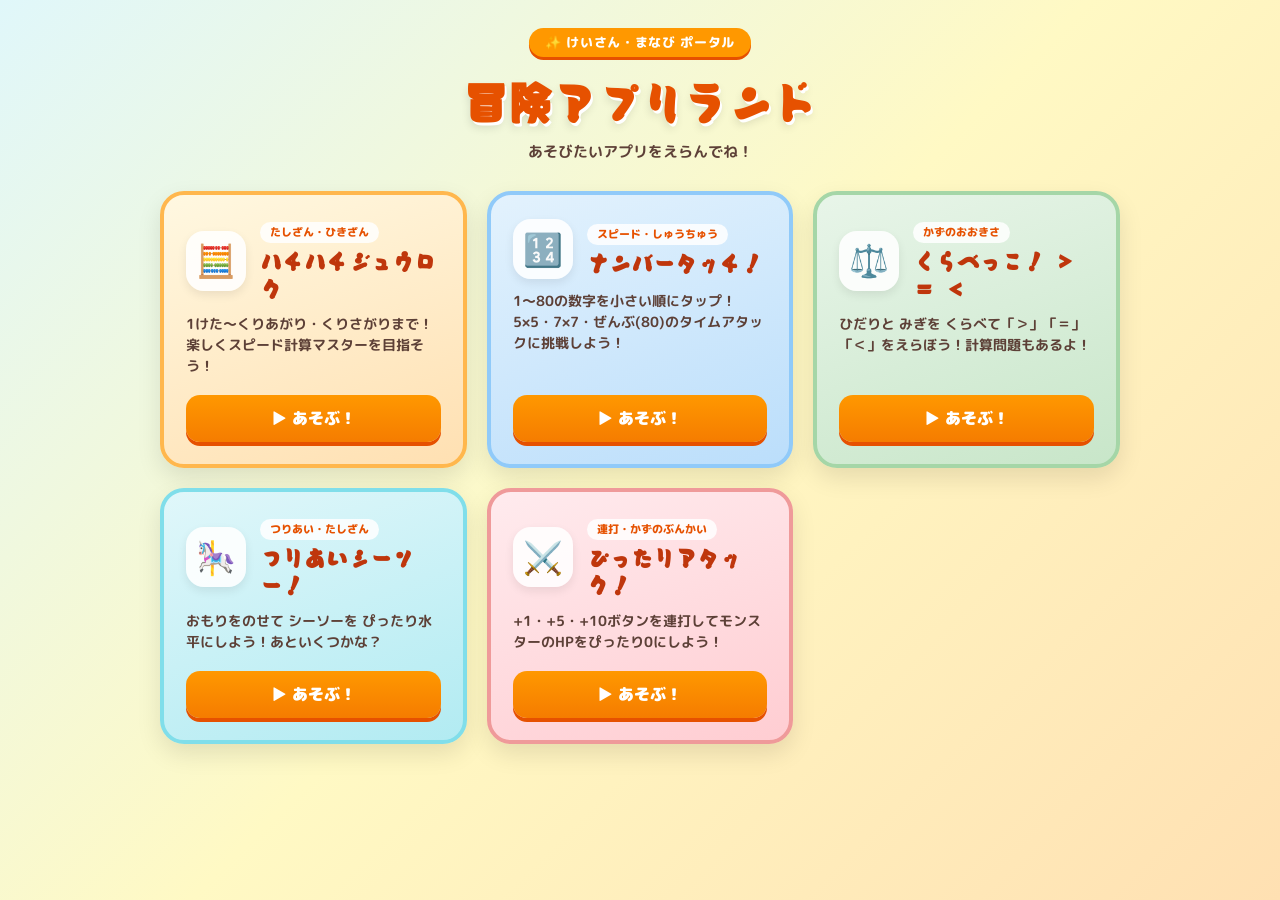
==== index.html @ b70c40d7 "feat: 連打バトルゲーム「ぴったりアタック！」を追加" ====
<!DOCTYPE html>
<html lang="ja">

<head>
  <meta charset="UTF-8">
  <meta name="viewport" content="width=device-width, initial-scale=1.0">
  <title>けいさんアドベンチャー | 学習アプリポータル</title>
  <meta name="description" content="たのしく学べる学習アプリポータル！ハチハチジュウロクなどいろいろなアプリであそぼう！">

  <link rel="preconnect" href="https://fonts.googleapis.com">
  <link rel="preconnect" href="https://fonts.gstatic.com" crossorigin>
  <link
    href="https://fonts.googleapis.com/css2?family=Potta+One&family=Zen+Maru+Gothic:wght@700;900&family=M+PLUS+Rounded+1c:wght@400;700;800;900&display=swap"
    rel="stylesheet">

  <style>
    * {
      box-sizing: border-box;
      margin: 0;
      padding: 0;
    }

    body {
      font-family: 'M PLUS Rounded 1c', 'Zen Maru Gothic', sans-serif;
      min-height: 100vh;
      background: linear-gradient(135deg, #e0f7fa 0%, #fff9c4 50%, #ffe0b2 100%);
      color: #2d3436;
      display: flex;
      flex-direction: column;
      align-items: center;
      padding: 28px 18px 48px;
    }

    .portal-header {
      text-align: center;
      margin-bottom: 28px;
      max-width: 820px;
      width: 100%;
    }

    .portal-badge {
      display: inline-block;
      background: #ff9800;
      color: #fff;
      font-weight: 800;
      font-size: 13px;
      padding: 5px 16px;
      border-radius: 999px;
      box-shadow: 0 3px 0 #e65100;
      margin-bottom: 12px;
      letter-spacing: 0.05em;
    }

    .portal-title {
      font-family: 'Potta One', 'Zen Maru Gothic', sans-serif;
      font-size: clamp(28px, 5vw, 44px);
      color: #e65100;
      text-shadow: 2px 3px 0 #fff, 0 5px 10px rgba(0, 0, 0, 0.12);
      margin-bottom: 8px;
    }

    .portal-sub {
      font-size: 15px;
      font-weight: 700;
      color: #5d4037;
    }

    .status-pill {
      display: inline-flex;
      align-items: center;
      gap: 14px;
      background: rgba(255, 255, 255, 0.9);
      border: 2px solid #ffe082;
      border-radius: 999px;
      padding: 8px 20px;
      margin-top: 14px;
      font-size: 14px;
      font-weight: 800;
      color: #4e342e;
      box-shadow: 0 4px 10px rgba(0, 0, 0, 0.06);
    }

    .app-grid {
      display: grid;
      grid-template-columns: repeat(auto-fit, minmax(270px, 1fr));
      gap: 20px;
      max-width: 960px;
      width: 100%;
    }

    .app-card {
      position: relative;
      background: #fff;
      border-radius: 24px;
      padding: 24px 22px 22px;
      text-decoration: none;
      color: inherit;
      display: flex;
      flex-direction: column;
      justify-content: space-between;
      border: 4px solid #fff;
      box-shadow: 0 10px 24px rgba(0, 0, 0, 0.1);
      transition: transform 0.16s ease, box-shadow 0.16s ease;
      overflow: hidden;
    }

    .app-card.ready:hover {
      transform: translateY(-5px);
      box-shadow: 0 16px 32px rgba(0, 0, 0, 0.15);
    }

    .app-card.ready:active {
      transform: translateY(0);
    }

    .app-card.theme-orange {
      background: linear-gradient(160deg, #fff8e1 0%, #ffe0b2 100%);
      border-color: #ffb74d;
    }

    .app-card.theme-blue {
      background: linear-gradient(160deg, #e3f2fd 0%, #bbdefb 100%);
      border-color: #90caf9;
    }

    .app-card.theme-green {
      background: linear-gradient(160deg, #e8f5e9 0%, #c8e6c9 100%);
      border-color: #a5d6a7;
    }
    .app-card.theme-cyan {
      background: linear-gradient(160deg, #e0f7fa 0%, #b2ebf2 100%);
      border-color: #80deea;
    }
    .app-card.theme-red {
      background: linear-gradient(160deg, #ffebee 0%, #ffcdd2 100%);
      border-color: #ef9a9a;
    }

    .app-card.coming-soon {
      opacity: 0.72;
      cursor: default;
      border-style: dashed;
    }

    .card-top {
      display: flex;
      align-items: center;
      gap: 14px;
      margin-bottom: 12px;
    }

    .card-icon {
      width: 60px;
      height: 60px;
      border-radius: 18px;
      background: rgba(255, 255, 255, 0.88);
      display: flex;
      align-items: center;
      justify-content: center;
      font-size: 32px;
      box-shadow: 0 4px 10px rgba(0, 0, 0, 0.08);
      flex-shrink: 0;
    }

    .card-tag {
      display: inline-block;
      font-size: 11px;
      font-weight: 800;
      padding: 2px 10px;
      border-radius: 999px;
      background: rgba(255, 255, 255, 0.85);
      color: #e65100;
      margin-bottom: 4px;
    }

    .card-title {
      font-family: 'Potta One', 'Zen Maru Gothic', sans-serif;
      font-size: 22px;
      color: #bf360c;
      line-height: 1.25;
    }

    .coming-soon .card-title {
      color: #455a64;
    }

    .coming-soon .card-tag {
      color: #546e7a;
    }

    .card-desc {
      font-size: 13.5px;
      font-weight: 700;
      color: #5d4037;
      line-height: 1.55;
      margin-bottom: 18px;
    }

    .coming-soon .card-desc {
      color: #607d8b;
    }

    .card-btn {
      display: inline-flex;
      align-items: center;
      justify-content: center;
      gap: 6px;
      width: 100%;
      padding: 12px 16px;
      border-radius: 14px;
      font-size: 16px;
      font-weight: 900;
      color: #fff;
      background: linear-gradient(180deg, #ff9800 0%, #f57c00 100%);
      box-shadow: 0 4px 0 #e65100;
    }

    .coming-soon .card-btn {
      background: #b0bec5;
      box-shadow: 0 4px 0 #78909c;
    }
  </style>
</head>

<body>
  <header class="portal-header">
    <div class="portal-badge">✨ けいさん・まなび ポータル</div>
    <h1 class="portal-title">冒険アプリランド</h1>
    <p class="portal-sub">あそびたいアプリをえらんでね！</p>
    <div class="status-pill" id="portal-stats" style="display:none;">
      <span id="st-coins">🪙 0</span>
      <span id="st-stars">⭐ 0</span>
      <span id="st-solved">🎯 0もん</span>
    </div>
  </header>

  <main class="app-grid" id="app-grid"></main>

  <script>
    // アプリ一覧（ここに新しいアプリを追加できます）
    const APPS = [
      {
        id: '8816',
        tag: 'たしざん・ひきざん',
        title: 'ハチハチジュウロク',
        desc: '1けた〜くりあがり・くりさがりまで！楽しくスピード計算マスターを目指そう！',
        icon: '🧮',
        url: '8816.html',
        theme: 'theme-orange',
        ready: true
      },
      {
        id: 'number-touch',
        tag: 'スピード・しゅうちゅう',
        title: 'ナンバータッチ！',
        desc: '1〜80の数字を小さい順にタップ！5×5・7×7・ぜんぶ(80)のタイムアタックに挑戦しよう！',
        icon: '🔢',
        url: 'number-touch.html',
        theme: 'theme-blue',
        ready: true
      },
      {
        id: 'compare-game',
        tag: 'かずのおおきさ',
        title: 'くらべっこ！ ＞ ＝ ＜',
        desc: 'ひだりと みぎを くらべて「＞」「＝」「＜」をえらぼう！計算問題もあるよ！',
        icon: '⚖️',
        url: 'compare-game.html',
        theme: 'theme-green',
        ready: true
      },
      {
        id: 'seesaw-game',
        tag: 'つりあい・たしざん',
        title: 'つりあいシーソー！',
        desc: 'おもりをのせて シーソーを ぴったり水平にしよう！あといくつかな？',
        icon: '🎠',
        url: 'seesaw-game.html',
        theme: 'theme-cyan',
        ready: true
      },
      {
        id: 'monster-battle',
        tag: '連打・かずのぶんかい',
        title: 'ぴったりアタック！',
        desc: '+1・+5・+10ボタンを連打してモンスターのHPをぴったり0にしよう！',
        icon: '⚔️',
        url: 'monster-battle.html',
        theme: 'theme-red',
        ready: true
      }
    ];

    // アプリカード描画
    const grid = document.getElementById('app-grid');
    grid.innerHTML = APPS.map(app => {
      if (app.ready) {
        return `
          <a href="${app.url}" class="app-card ready ${app.theme}">
            <div>
              <div class="card-top">
                <div class="card-icon">${app.icon}</div>
                <div>
                  <span class="card-tag">${app.tag}</span>
                  <h2 class="card-title">${app.title}</h2>
                </div>
              </div>
              <p class="card-desc">${app.desc}</p>
            </div>
            <div class="card-btn">▶ あそぶ！</div>
          </a>
        `;
      }
      return `
        <div class="app-card coming-soon ${app.theme}">
          <div>
            <div class="card-top">
              <div class="card-icon">${app.icon}</div>
              <div>
                <span class="card-tag">${app.tag}</span>
                <h2 class="card-title">${app.title}</h2>
              </div>
            </div>
            <p class="card-desc">${app.desc}</p>
          </div>
          <div class="card-btn">じゅんびちゅう</div>
        </div>
      `;
    }).join('');

    // ハチハチジュウロクのセーブデータがあればステータス表示
    try {
      const raw = localStorage.getItem('KEISAN_ADVENTURE_SAVE_V1');
      if (raw) {
        const st = JSON.parse(raw);
        document.getElementById('st-coins').textContent = '🪙 ' + (st.coins || 0);
        document.getElementById('st-stars').textContent = '⭐ ' + (st.stars || 0);
        document.getElementById('st-solved').textContent = '🎯 ' + (st.totalSolved || 0) + 'もん';
        document.getElementById('portal-stats').style.display = 'inline-flex';
      }
    } catch (e) { }
  </script>
</body>

</html>
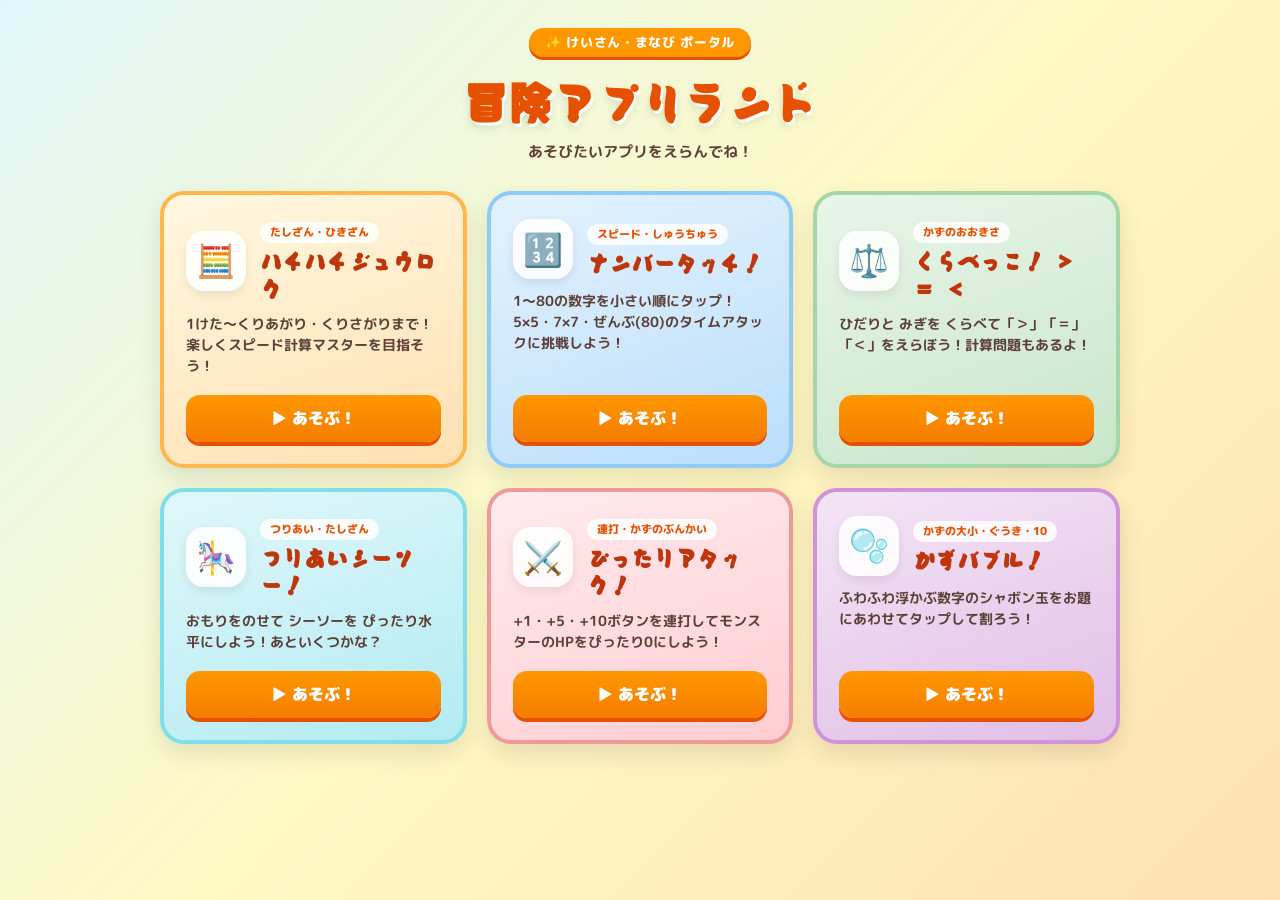
==== commit fff9fc1f: "feat: バブル割り算数ゲーム「かずバブル！」を追加" ====
--- a/index.html
+++ b/index.html
@@ -135,6 +135,10 @@
       background: linear-gradient(160deg, #ffebee 0%, #ffcdd2 100%);
       border-color: #ef9a9a;
     }
+    .app-card.theme-purple {
+      background: linear-gradient(160deg, #f3e5f5 0%, #e1bee7 100%);
+      border-color: #ce93d8;
+    }
 
     .app-card.coming-soon {
       opacity: 0.72;
@@ -287,6 +291,16 @@
         icon: '⚔️',
         url: 'monster-battle.html',
         theme: 'theme-red',
+        ready: true
+      },
+      {
+        id: 'bubble-pop',
+        tag: 'かずの大小・ぐうき・10',
+        title: 'かずバブル！',
+        desc: 'ふわふわ浮かぶ数字のシャボン玉をお題にあわせてタップして割ろう！',
+        icon: '🫧',
+        url: 'bubble-pop.html',
+        theme: 'theme-purple',
         ready: true
       }
     ];
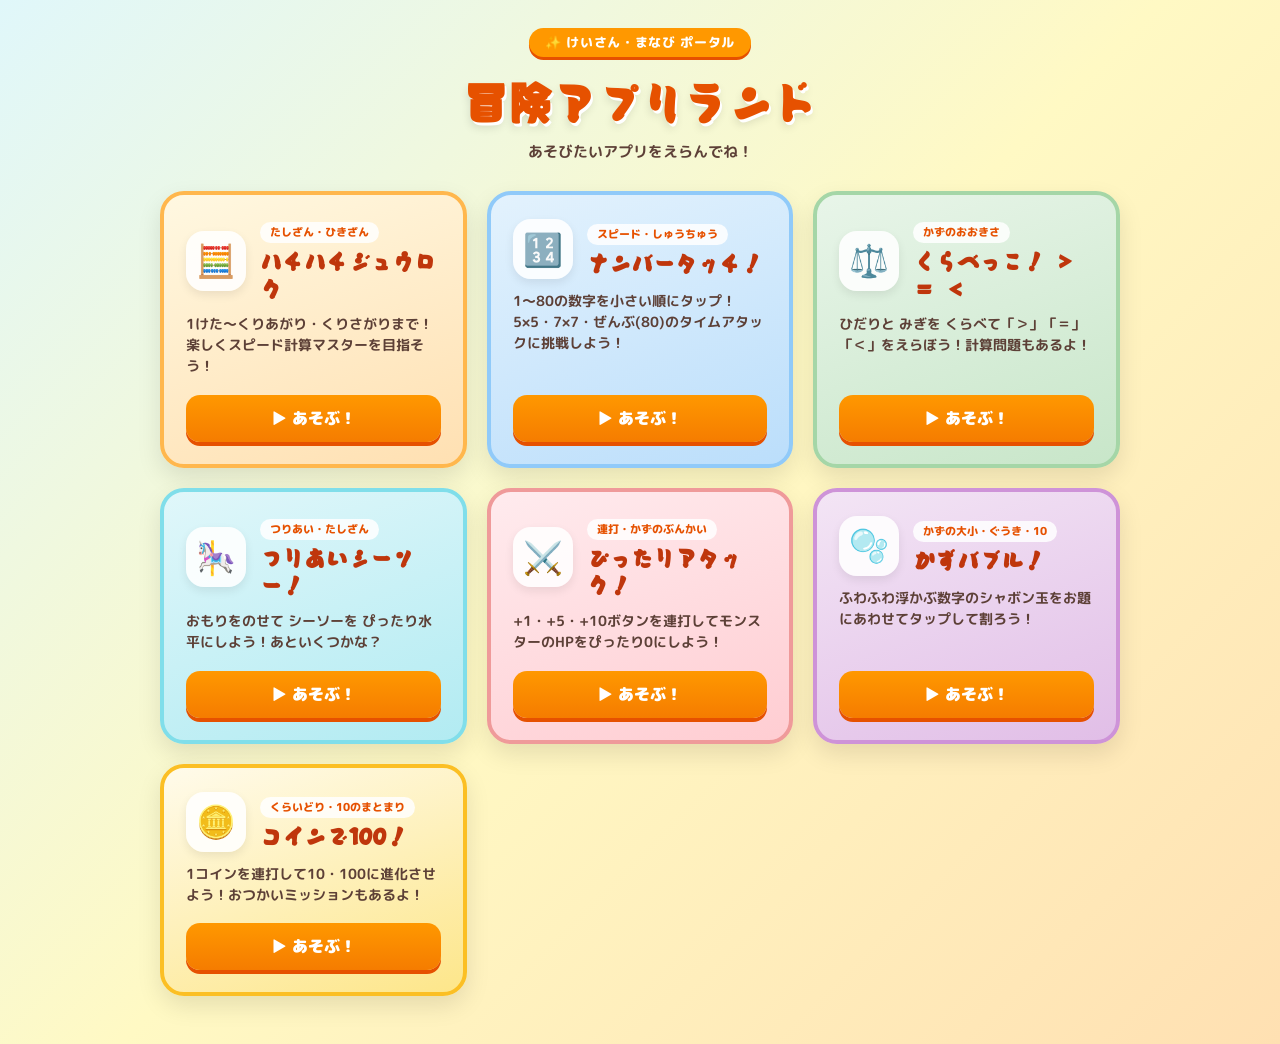
==== commit 4d21fd1e: "feat: 位取り連打ゲーム「コインで100！」を追加" ====
--- a/index.html
+++ b/index.html
@@ -139,6 +139,10 @@
       background: linear-gradient(160deg, #f3e5f5 0%, #e1bee7 100%);
       border-color: #ce93d8;
     }
+    .app-card.theme-amber {
+      background: linear-gradient(160deg, #fffbeb 0%, #fde68a 100%);
+      border-color: #fbbf24;
+    }
 
     .app-card.coming-soon {
       opacity: 0.72;
@@ -301,6 +305,16 @@
         icon: '🫧',
         url: 'bubble-pop.html',
         theme: 'theme-purple',
+        ready: true
+      },
+      {
+        id: 'coin-place',
+        tag: 'くらいどり・10のまとまり',
+        title: 'コインで100！',
+        desc: '1コインを連打して10・100に進化させよう！おつかいミッションもあるよ！',
+        icon: '🪙',
+        url: 'coin-place.html',
+        theme: 'theme-amber',
         ready: true
       }
     ];
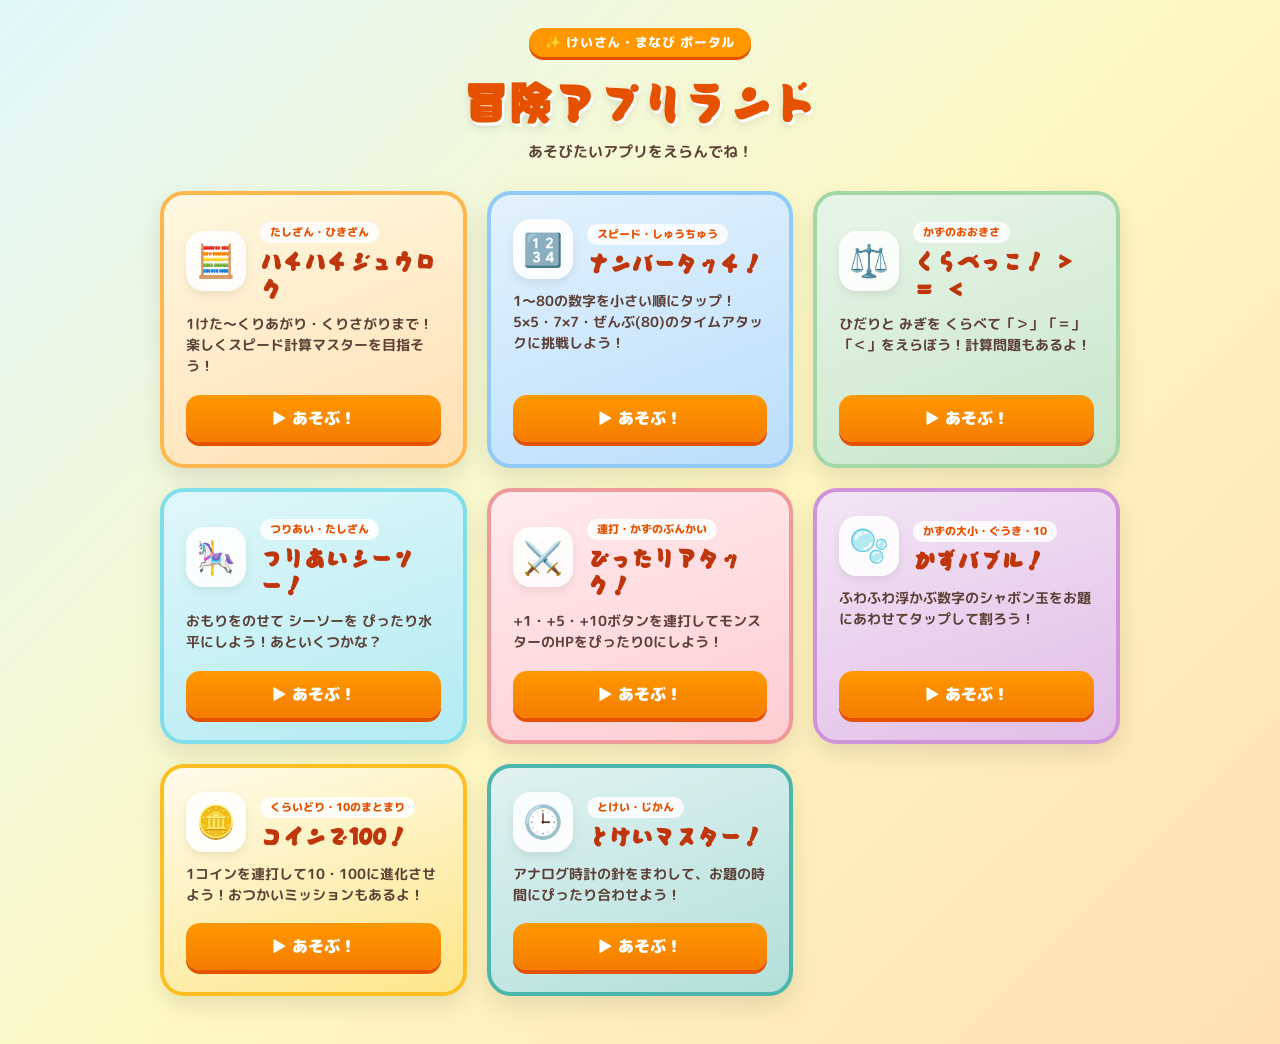
==== commit 30e09792: "feat: アナログ時計学習ゲーム「とけいマスター！」を追加" ====
--- a/index.html
+++ b/index.html
@@ -127,21 +127,29 @@
       background: linear-gradient(160deg, #e8f5e9 0%, #c8e6c9 100%);
       border-color: #a5d6a7;
     }
+
     .app-card.theme-cyan {
       background: linear-gradient(160deg, #e0f7fa 0%, #b2ebf2 100%);
       border-color: #80deea;
     }
+
     .app-card.theme-red {
       background: linear-gradient(160deg, #ffebee 0%, #ffcdd2 100%);
       border-color: #ef9a9a;
     }
+
     .app-card.theme-purple {
       background: linear-gradient(160deg, #f3e5f5 0%, #e1bee7 100%);
       border-color: #ce93d8;
     }
+
     .app-card.theme-amber {
       background: linear-gradient(160deg, #fffbeb 0%, #fde68a 100%);
       border-color: #fbbf24;
+    }
+    .app-card.theme-teal {
+      background: linear-gradient(160deg, #e0f2f1 0%, #b2dfdb 100%);
+      border-color: #4db6ac;
     }
 
     .app-card.coming-soon {
@@ -315,6 +323,16 @@
         icon: '🪙',
         url: 'coin-place.html',
         theme: 'theme-amber',
+        ready: true
+      },
+      {
+        id: 'clock-game',
+        tag: 'とけい・じかん',
+        title: 'とけいマスター！',
+        desc: 'アナログ時計の針をまわして、お題の時間にぴったり合わせよう！',
+        icon: '🕒',
+        url: 'clock-game.html',
+        theme: 'theme-teal',
         ready: true
       }
     ];
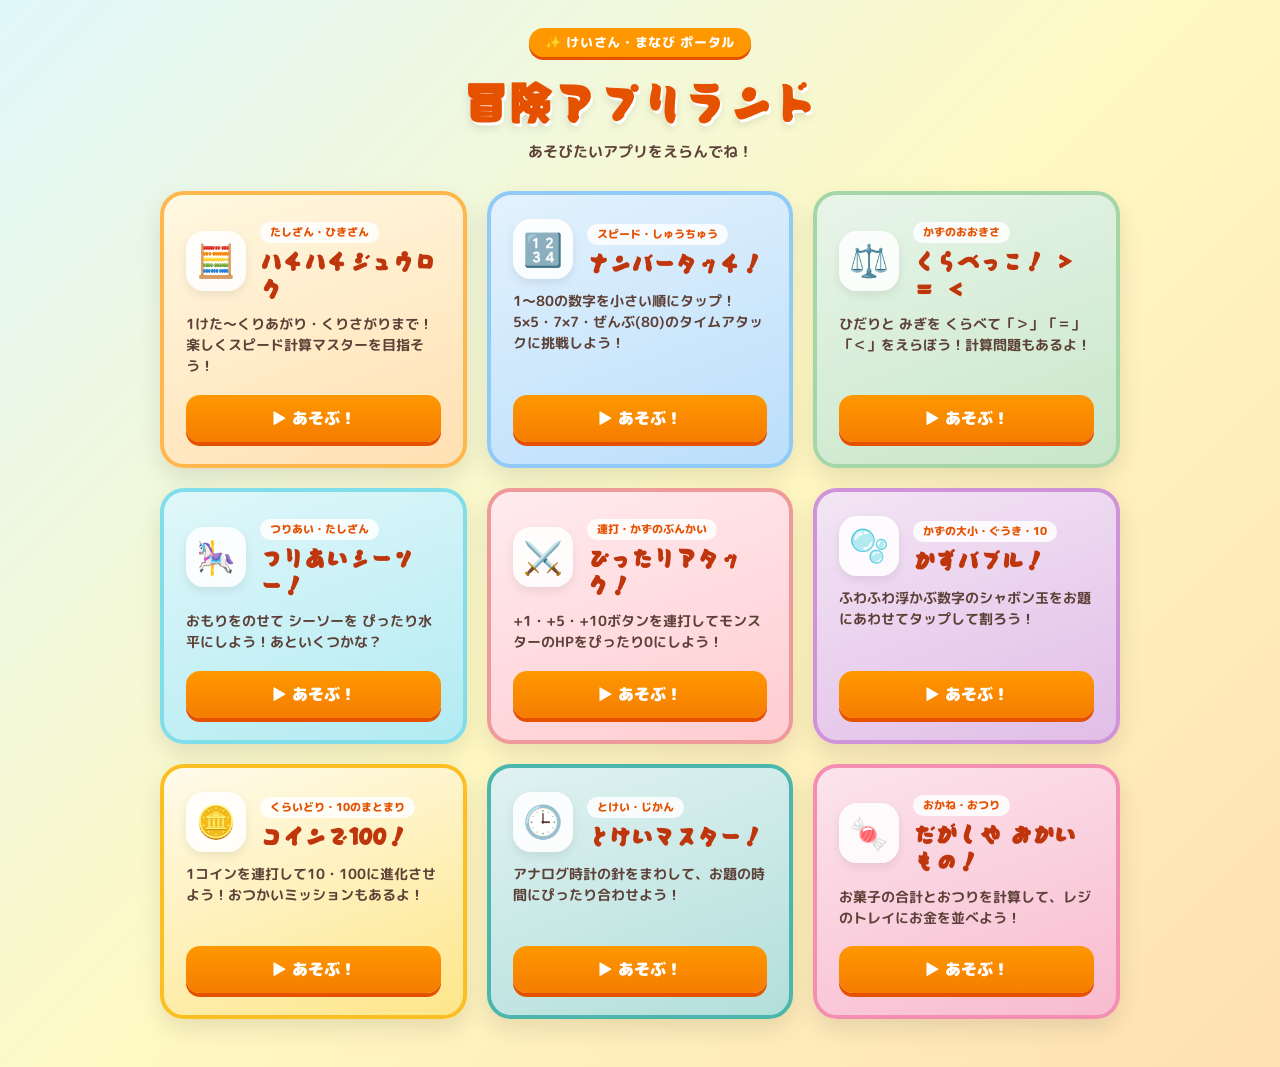
==== commit f7c31178: "feat: 駄菓子屋おつり計算ゲーム「だがしや おかいもの！」を追加" ====
--- a/index.html
+++ b/index.html
@@ -151,6 +151,10 @@
       background: linear-gradient(160deg, #e0f2f1 0%, #b2dfdb 100%);
       border-color: #4db6ac;
     }
+    .app-card.theme-pink {
+      background: linear-gradient(160deg, #fce4ec 0%, #f8bbd0 100%);
+      border-color: #f48fb1;
+    }
 
     .app-card.coming-soon {
       opacity: 0.72;
@@ -333,6 +337,16 @@
         icon: '🕒',
         url: 'clock-game.html',
         theme: 'theme-teal',
+        ready: true
+      },
+      {
+        id: 'dagashi-shop',
+        tag: 'おかね・おつり',
+        title: 'だがしや おかいもの！',
+        desc: 'お菓子の合計とおつりを計算して、レジのトレイにお金を並べよう！',
+        icon: '🍬',
+        url: 'dagashi-shop.html',
+        theme: 'theme-pink',
         ready: true
       }
     ];
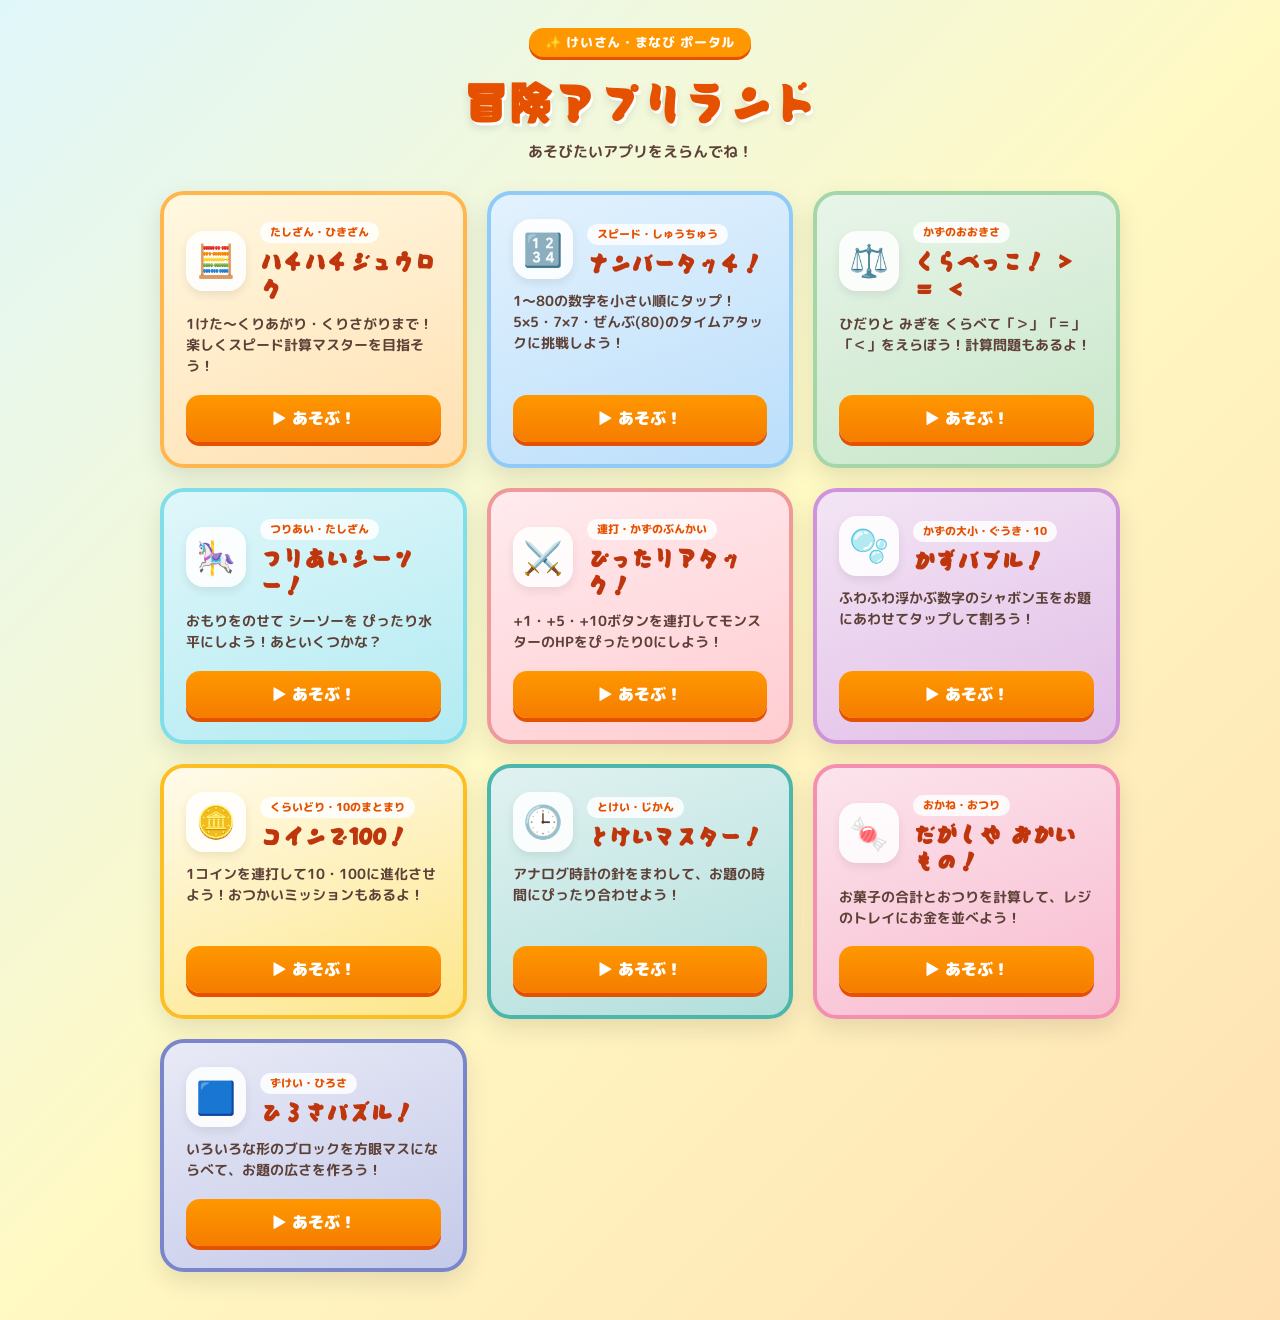
==== commit 1813569c: "feat: 図形・面積パズルゲーム「ひろさパズル！」を追加" ====
--- a/index.html
+++ b/index.html
@@ -155,6 +155,10 @@
       background: linear-gradient(160deg, #fce4ec 0%, #f8bbd0 100%);
       border-color: #f48fb1;
     }
+    .app-card.theme-indigo {
+      background: linear-gradient(160deg, #e8eaf6 0%, #c5cae9 100%);
+      border-color: #7986cb;
+    }
 
     .app-card.coming-soon {
       opacity: 0.72;
@@ -347,6 +351,16 @@
         icon: '🍬',
         url: 'dagashi-shop.html',
         theme: 'theme-pink',
+        ready: true
+      },
+      {
+        id: 'area-blocks',
+        tag: 'ずけい・ひろさ',
+        title: 'ひろさパズル！',
+        desc: 'いろいろな形のブロックを方眼マスにならべて、お題の広さを作ろう！',
+        icon: '🟦',
+        url: 'area-blocks.html',
+        theme: 'theme-indigo',
         ready: true
       }
     ];
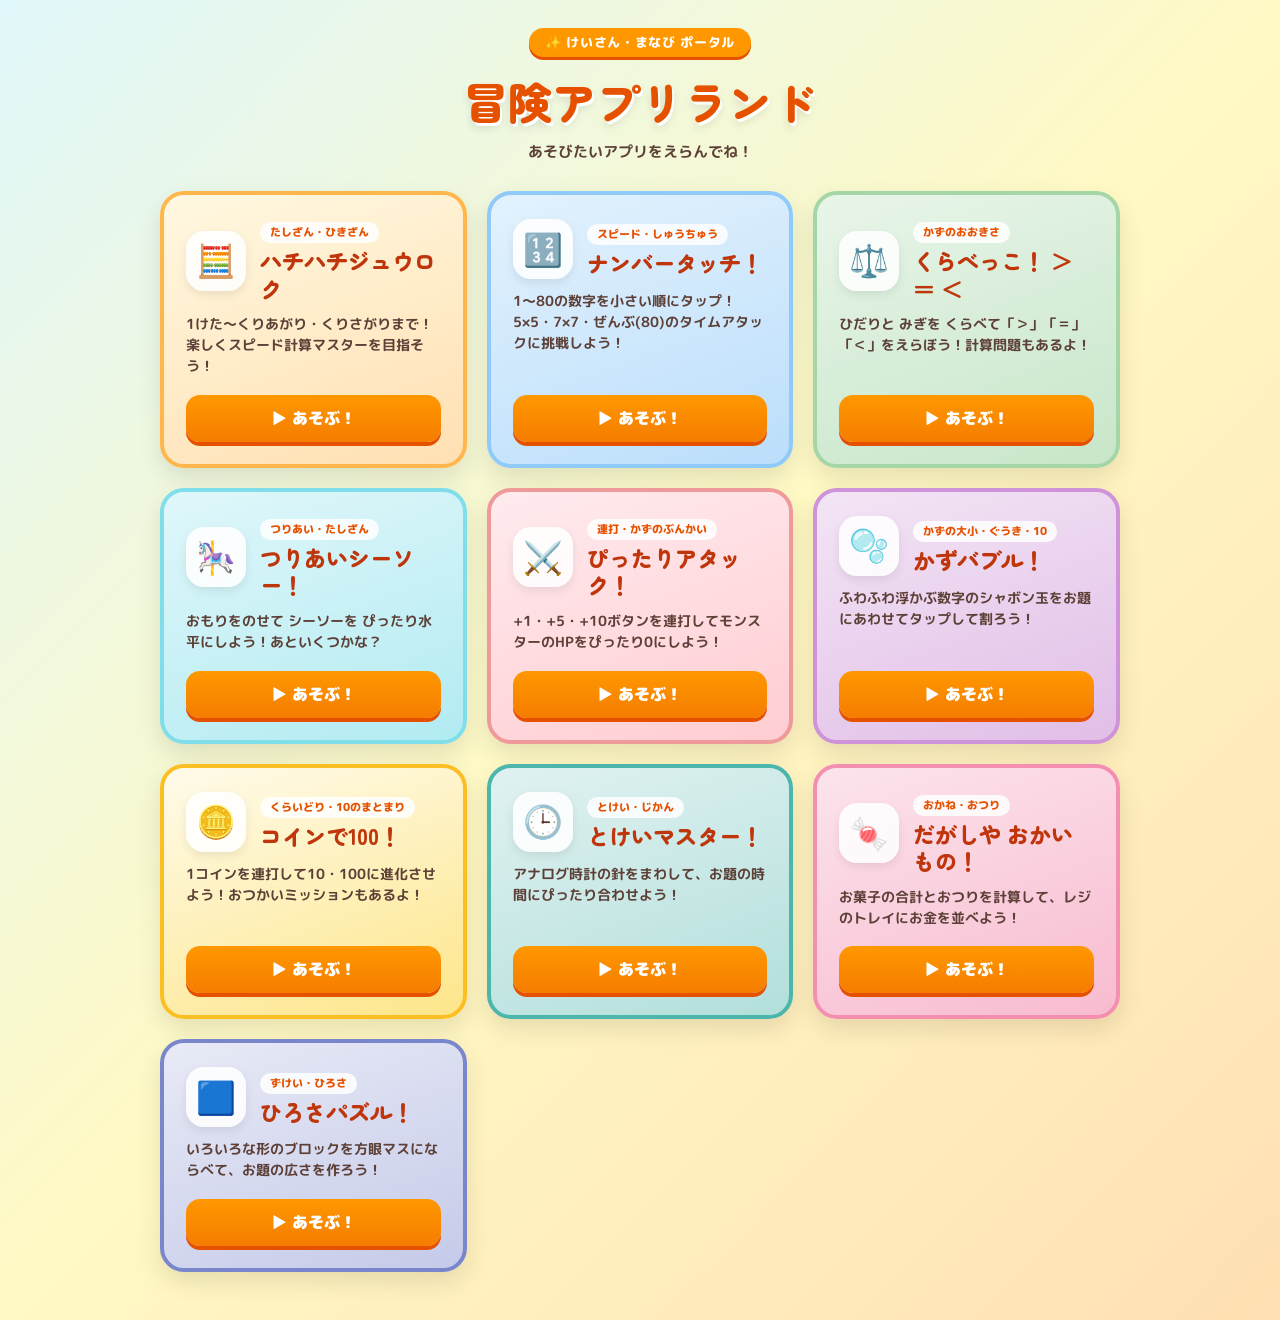
==== commit d445d9bb: "style: 見やすい丸ゴシックフォント（Zen Maru Gothic / M PLUS Rounded 1c）に統一" ====
--- a/index.html
+++ b/index.html
@@ -52,7 +52,8 @@
     }
 
     .portal-title {
-      font-family: 'Potta One', 'Zen Maru Gothic', sans-serif;
+      font-family: 'Zen Maru Gothic', sans-serif;
+      font-weight: 900;
       font-size: clamp(28px, 5vw, 44px);
       color: #e65100;
       text-shadow: 2px 3px 0 #fff, 0 5px 10px rgba(0, 0, 0, 0.12);
@@ -198,7 +199,8 @@
     }
 
     .card-title {
-      font-family: 'Potta One', 'Zen Maru Gothic', sans-serif;
+      font-family: 'Zen Maru Gothic', sans-serif;
+      font-weight: 900;
       font-size: 22px;
       color: #bf360c;
       line-height: 1.25;
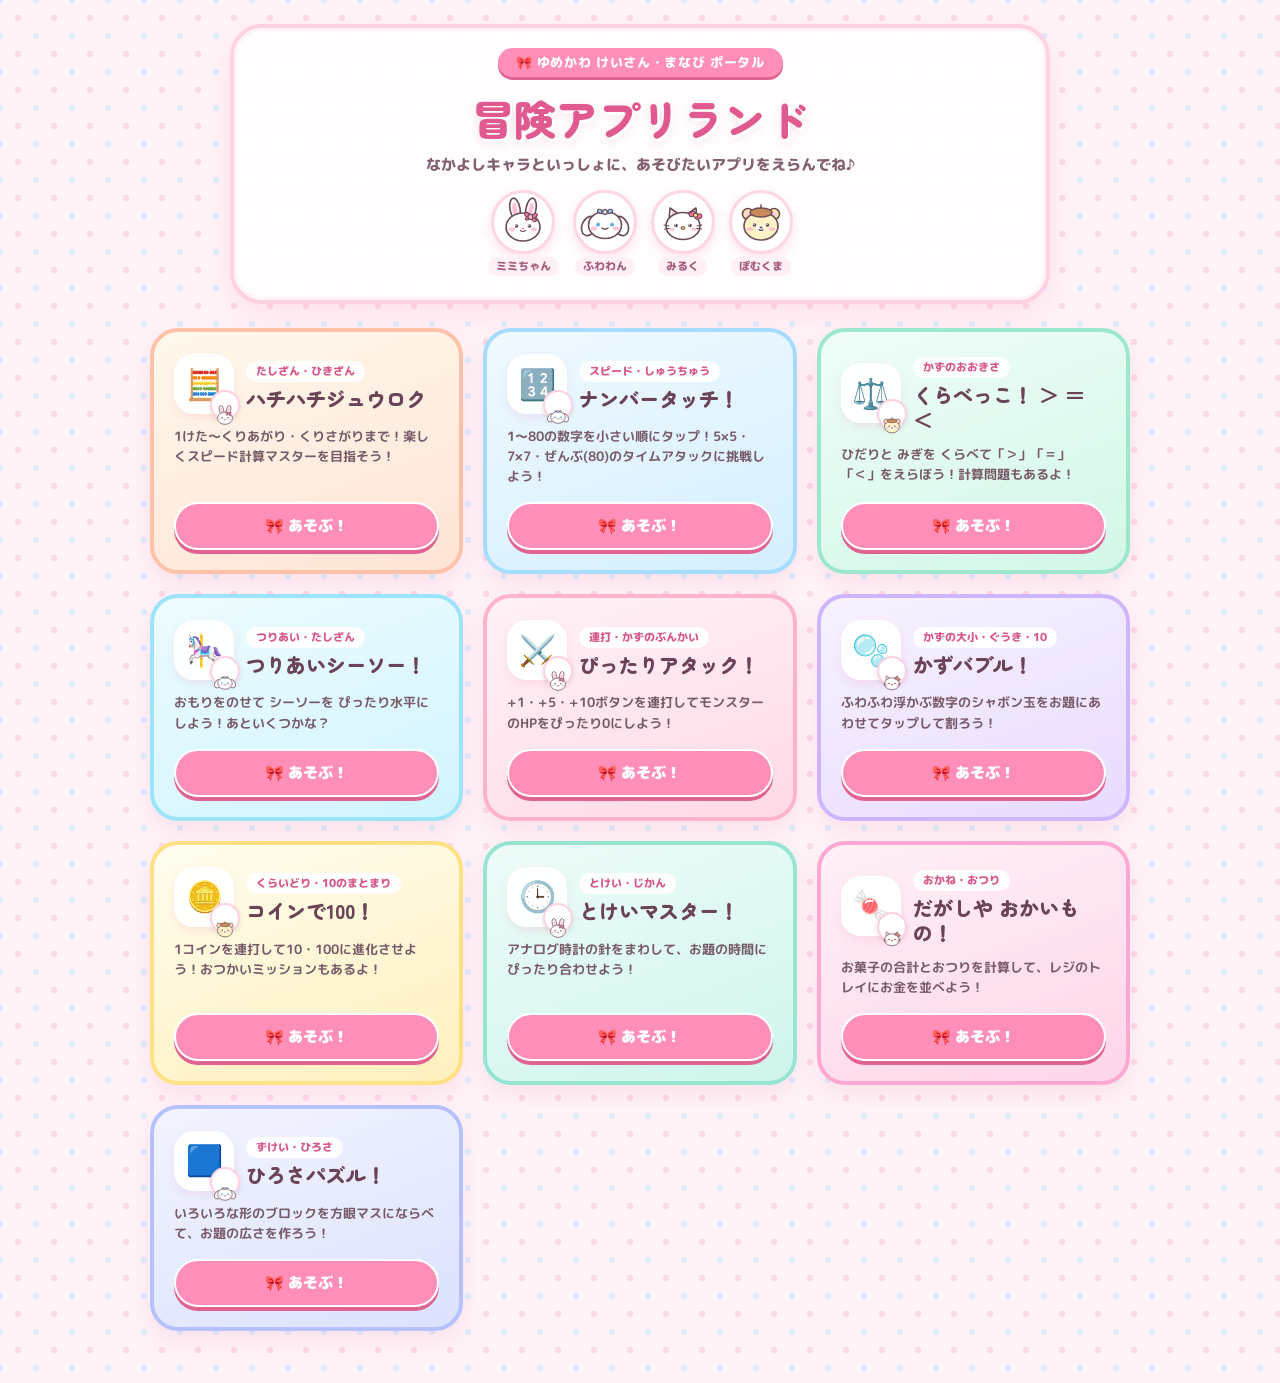
==== commit aaf6a1af: "style: サンリオ調パステルカラー＆オリジナル応援キャラクターを全ページに追加" ====
--- a/index.html
+++ b/index.html
@@ -10,8 +10,9 @@
   <link rel="preconnect" href="https://fonts.googleapis.com">
   <link rel="preconnect" href="https://fonts.gstatic.com" crossorigin>
   <link
-    href="https://fonts.googleapis.com/css2?family=Potta+One&family=Zen+Maru+Gothic:wght@700;900&family=M+PLUS+Rounded+1c:wght@400;700;800;900&display=swap"
+    href="https://fonts.googleapis.com/css2?family=Zen+Maru+Gothic:wght@700;900&family=M+PLUS+Rounded+1c:wght@400;700;800;900&display=swap"
     rel="stylesheet">
+  <script src="kawaii-mascots.js"></script>
 
   <style>
     * {
@@ -23,168 +24,219 @@
     body {
       font-family: 'M PLUS Rounded 1c', 'Zen Maru Gothic', sans-serif;
       min-height: 100vh;
-      background: linear-gradient(135deg, #e0f7fa 0%, #fff9c4 50%, #ffe0b2 100%);
-      color: #2d3436;
+      background-color: #fff3f8;
+      background-image:
+        radial-gradient(rgba(255, 168, 204, 0.34) 3px, transparent 3px),
+        radial-gradient(rgba(162, 221, 255, 0.34) 3px, transparent 3px);
+      background-size: 36px 36px;
+      background-position: 0 0, 18px 18px;
+      color: #5d4752;
       display: flex;
       flex-direction: column;
       align-items: center;
-      padding: 28px 18px 48px;
+      padding: 24px 18px 52px;
     }
 
     .portal-header {
       text-align: center;
-      margin-bottom: 28px;
+      margin-bottom: 24px;
       max-width: 820px;
       width: 100%;
+      background: rgba(255, 255, 255, 0.88);
+      border: 4px solid #ffd1e3;
+      border-radius: 32px;
+      padding: 20px 18px 18px;
+      box-shadow: 0 10px 24px rgba(255, 143, 184, 0.18), inset 0 0 0 3px #fff5f9;
     }
 
     .portal-badge {
       display: inline-block;
-      background: #ff9800;
+      background: #ff8fb8;
       color: #fff;
       font-weight: 800;
       font-size: 13px;
-      padding: 5px 16px;
+      padding: 5px 18px;
       border-radius: 999px;
-      box-shadow: 0 3px 0 #e65100;
-      margin-bottom: 12px;
+      box-shadow: 0 3px 0 #e06392;
+      margin-bottom: 10px;
       letter-spacing: 0.05em;
     }
 
     .portal-title {
       font-family: 'Zen Maru Gothic', sans-serif;
       font-weight: 900;
-      font-size: clamp(28px, 5vw, 44px);
-      color: #e65100;
-      text-shadow: 2px 3px 0 #fff, 0 5px 10px rgba(0, 0, 0, 0.12);
-      margin-bottom: 8px;
+      font-size: clamp(26px, 5vw, 42px);
+      color: #e05a8f;
+      text-shadow: 2px 3px 0 #fff, 0 4px 10px rgba(224, 90, 143, 0.18);
+      margin-bottom: 6px;
     }
 
     .portal-sub {
-      font-size: 15px;
-      font-weight: 700;
-      color: #5d4037;
+      font-size: 14.5px;
+      font-weight: 800;
+      color: #826272;
+    }
+
+    /* お出迎えキャラクター列 */
+    .mascot-parade {
+      display: flex;
+      justify-content: center;
+      align-items: flex-end;
+      gap: 14px;
+      margin: 14px 0 6px;
+      flex-wrap: wrap;
+    }
+    .mascot-chip {
+      display: flex;
+      flex-direction: column;
+      align-items: center;
+      gap: 3px;
+      cursor: pointer;
+      transition: transform 0.16s ease;
+    }
+    .mascot-chip:hover {
+      transform: translateY(-6px) scale(1.06);
+    }
+    .mascot-avatar {
+      width: 64px;
+      height: 64px;
+      border-radius: 50%;
+      background: #fff;
+      border: 3px solid #ffd6e7;
+      padding: 4px;
+      box-shadow: 0 4px 10px rgba(255, 143, 184, 0.22);
+    }
+    .mascot-name {
+      font-size: 11px;
+      font-weight: 800;
+      color: #a65c7a;
+      background: #fff0f6;
+      padding: 1px 8px;
+      border-radius: 999px;
     }
 
     .status-pill {
       display: inline-flex;
       align-items: center;
       gap: 14px;
-      background: rgba(255, 255, 255, 0.9);
-      border: 2px solid #ffe082;
+      background: #fff9db;
+      border: 2.5px solid #ffe082;
       border-radius: 999px;
-      padding: 8px 20px;
-      margin-top: 14px;
+      padding: 7px 20px;
+      margin-top: 10px;
       font-size: 14px;
-      font-weight: 800;
-      color: #4e342e;
-      box-shadow: 0 4px 10px rgba(0, 0, 0, 0.06);
+      font-weight: 900;
+      color: #8c5a2b;
+      box-shadow: 0 4px 10px rgba(255, 193, 7, 0.14);
     }
 
     .app-grid {
       display: grid;
       grid-template-columns: repeat(auto-fit, minmax(270px, 1fr));
       gap: 20px;
-      max-width: 960px;
+      max-width: 980px;
       width: 100%;
     }
 
     .app-card {
       position: relative;
       background: #fff;
-      border-radius: 24px;
-      padding: 24px 22px 22px;
+      border-radius: 28px;
+      padding: 22px 20px 20px;
       text-decoration: none;
       color: inherit;
       display: flex;
       flex-direction: column;
       justify-content: space-between;
       border: 4px solid #fff;
-      box-shadow: 0 10px 24px rgba(0, 0, 0, 0.1);
+      box-shadow: 0 10px 22px rgba(224, 99, 146, 0.12);
       transition: transform 0.16s ease, box-shadow 0.16s ease;
       overflow: hidden;
     }
 
     .app-card.ready:hover {
-      transform: translateY(-5px);
-      box-shadow: 0 16px 32px rgba(0, 0, 0, 0.15);
+      transform: translateY(-6px);
+      box-shadow: 0 16px 28px rgba(224, 99, 146, 0.2);
     }
 
     .app-card.ready:active {
       transform: translateY(0);
     }
 
+    /* サンリオ調ミルキーパステルカード */
     .app-card.theme-orange {
-      background: linear-gradient(160deg, #fff8e1 0%, #ffe0b2 100%);
-      border-color: #ffb74d;
-    }
-
+      background: linear-gradient(160deg, #fff9ec 0%, #ffe4d6 100%);
+      border-color: #ffc2a8;
+    }
     .app-card.theme-blue {
-      background: linear-gradient(160deg, #e3f2fd 0%, #bbdefb 100%);
-      border-color: #90caf9;
-    }
-
+      background: linear-gradient(160deg, #f0f9ff 0%, #d4efff 100%);
+      border-color: #a6dcff;
+    }
     .app-card.theme-green {
-      background: linear-gradient(160deg, #e8f5e9 0%, #c8e6c9 100%);
-      border-color: #a5d6a7;
-    }
-
+      background: linear-gradient(160deg, #f0fdf8 0%, #d2f7e8 100%);
+      border-color: #9de8cc;
+    }
     .app-card.theme-cyan {
-      background: linear-gradient(160deg, #e0f7fa 0%, #b2ebf2 100%);
-      border-color: #80deea;
-    }
-
+      background: linear-gradient(160deg, #eefcff 0%, #d1f4ff 100%);
+      border-color: #9ce4fa;
+    }
     .app-card.theme-red {
-      background: linear-gradient(160deg, #ffebee 0%, #ffcdd2 100%);
-      border-color: #ef9a9a;
-    }
-
+      background: linear-gradient(160deg, #fff2f6 0%, #ffd9e6 100%);
+      border-color: #ffb3cd;
+    }
     .app-card.theme-purple {
-      background: linear-gradient(160deg, #f3e5f5 0%, #e1bee7 100%);
-      border-color: #ce93d8;
-    }
-
+      background: linear-gradient(160deg, #f8f2ff 0%, #e8dbff 100%);
+      border-color: #ceb5ff;
+    }
     .app-card.theme-amber {
-      background: linear-gradient(160deg, #fffbeb 0%, #fde68a 100%);
-      border-color: #fbbf24;
+      background: linear-gradient(160deg, #fffdf0 0%, #fff0bd 100%);
+      border-color: #ffe082;
     }
     .app-card.theme-teal {
-      background: linear-gradient(160deg, #e0f2f1 0%, #b2dfdb 100%);
-      border-color: #4db6ac;
+      background: linear-gradient(160deg, #effcf9 0%, #cef5eb 100%);
+      border-color: #96e4d2;
     }
     .app-card.theme-pink {
-      background: linear-gradient(160deg, #fce4ec 0%, #f8bbd0 100%);
-      border-color: #f48fb1;
+      background: linear-gradient(160deg, #fff0f7 0%, #ffd6ea 100%);
+      border-color: #ffa8d1;
     }
     .app-card.theme-indigo {
-      background: linear-gradient(160deg, #e8eaf6 0%, #c5cae9 100%);
-      border-color: #7986cb;
-    }
-
-    .app-card.coming-soon {
-      opacity: 0.72;
-      cursor: default;
-      border-style: dashed;
+      background: linear-gradient(160deg, #f2f4ff 0%, #dce2ff 100%);
+      border-color: #b5c2ff;
     }
 
     .card-top {
       display: flex;
       align-items: center;
-      gap: 14px;
+      gap: 12px;
       margin-bottom: 12px;
     }
 
     .card-icon {
       width: 60px;
       height: 60px;
-      border-radius: 18px;
-      background: rgba(255, 255, 255, 0.88);
+      border-radius: 20px;
+      background: rgba(255, 255, 255, 0.94);
+      border: 2.5px solid rgba(255, 255, 255, 0.9);
       display: flex;
       align-items: center;
       justify-content: center;
-      font-size: 32px;
-      box-shadow: 0 4px 10px rgba(0, 0, 0, 0.08);
+      font-size: 30px;
+      box-shadow: 0 4px 10px rgba(224, 99, 146, 0.12);
       flex-shrink: 0;
+      position: relative;
+    }
+    .card-mini-mascot {
+      position: absolute;
+      right: -8px;
+      bottom: -8px;
+      width: 30px;
+      height: 30px;
+      border-radius: 50%;
+      background: #fff;
+      border: 2px solid #ffd1e3;
+      padding: 2px;
+      box-shadow: 0 2px 5px rgba(0, 0, 0, 0.1);
     }
 
     .card-tag {
@@ -193,37 +245,25 @@
       font-weight: 800;
       padding: 2px 10px;
       border-radius: 999px;
-      background: rgba(255, 255, 255, 0.85);
-      color: #e65100;
+      background: rgba(255, 255, 255, 0.9);
+      color: #d6578a;
       margin-bottom: 4px;
     }
 
     .card-title {
       font-family: 'Zen Maru Gothic', sans-serif;
       font-weight: 900;
-      font-size: 22px;
-      color: #bf360c;
+      font-size: 20px;
+      color: #6b4356;
       line-height: 1.25;
     }
 
-    .coming-soon .card-title {
-      color: #455a64;
-    }
-
-    .coming-soon .card-tag {
-      color: #546e7a;
-    }
-
     .card-desc {
-      font-size: 13.5px;
+      font-size: 13px;
       font-weight: 700;
-      color: #5d4037;
+      color: #785b68;
       line-height: 1.55;
-      margin-bottom: 18px;
-    }
-
-    .coming-soon .card-desc {
-      color: #607d8b;
+      margin-bottom: 16px;
     }
 
     .card-btn {
@@ -232,27 +272,24 @@
       justify-content: center;
       gap: 6px;
       width: 100%;
-      padding: 12px 16px;
-      border-radius: 14px;
-      font-size: 16px;
+      padding: 11px 16px;
+      border-radius: 999px;
+      border: 2.5px solid #fff;
+      font-size: 15px;
       font-weight: 900;
       color: #fff;
-      background: linear-gradient(180deg, #ff9800 0%, #f57c00 100%);
-      box-shadow: 0 4px 0 #e65100;
-    }
-
-    .coming-soon .card-btn {
-      background: #b0bec5;
-      box-shadow: 0 4px 0 #78909c;
+      background: #ff8fb8;
+      box-shadow: 0 4px 0 #e06392;
     }
   </style>
 </head>
 
 <body>
   <header class="portal-header">
-    <div class="portal-badge">✨ けいさん・まなび ポータル</div>
+    <div class="portal-badge">🎀 ゆめかわ けいさん・まなび ポータル</div>
     <h1 class="portal-title">冒険アプリランド</h1>
-    <p class="portal-sub">あそびたいアプリをえらんでね！</p>
+    <p class="portal-sub">なかよしキャラといっしょに、あそびたいアプリをえらんでね♪</p>
+    <div class="mascot-parade" id="mascot-parade"></div>
     <div class="status-pill" id="portal-stats" style="display:none;">
       <span id="st-coins">🪙 0</span>
       <span id="st-stars">⭐ 0</span>
@@ -263,7 +300,6 @@
   <main class="app-grid" id="app-grid"></main>
 
   <script>
-    // アプリ一覧（ここに新しいアプリを追加できます）
     const APPS = [
       {
         id: '8816',
@@ -271,6 +307,7 @@
         title: 'ハチハチジュウロク',
         desc: '1けた〜くりあがり・くりさがりまで！楽しくスピード計算マスターを目指そう！',
         icon: '🧮',
+        mascot: 'mimi',
         url: '8816.html',
         theme: 'theme-orange',
         ready: true
@@ -281,6 +318,7 @@
         title: 'ナンバータッチ！',
         desc: '1〜80の数字を小さい順にタップ！5×5・7×7・ぜんぶ(80)のタイムアタックに挑戦しよう！',
         icon: '🔢',
+        mascot: 'fuwawan',
         url: 'number-touch.html',
         theme: 'theme-blue',
         ready: true
@@ -291,6 +329,7 @@
         title: 'くらべっこ！ ＞ ＝ ＜',
         desc: 'ひだりと みぎを くらべて「＞」「＝」「＜」をえらぼう！計算問題もあるよ！',
         icon: '⚖️',
+        mascot: 'pomkuma',
         url: 'compare-game.html',
         theme: 'theme-green',
         ready: true
@@ -301,6 +340,7 @@
         title: 'つりあいシーソー！',
         desc: 'おもりをのせて シーソーを ぴったり水平にしよう！あといくつかな？',
         icon: '🎠',
+        mascot: 'fuwawan',
         url: 'seesaw-game.html',
         theme: 'theme-cyan',
         ready: true
@@ -311,6 +351,7 @@
         title: 'ぴったりアタック！',
         desc: '+1・+5・+10ボタンを連打してモンスターのHPをぴったり0にしよう！',
         icon: '⚔️',
+        mascot: 'mimi',
         url: 'monster-battle.html',
         theme: 'theme-red',
         ready: true
@@ -321,6 +362,7 @@
         title: 'かずバブル！',
         desc: 'ふわふわ浮かぶ数字のシャボン玉をお題にあわせてタップして割ろう！',
         icon: '🫧',
+        mascot: 'milk',
         url: 'bubble-pop.html',
         theme: 'theme-purple',
         ready: true
@@ -331,6 +373,7 @@
         title: 'コインで100！',
         desc: '1コインを連打して10・100に進化させよう！おつかいミッションもあるよ！',
         icon: '🪙',
+        mascot: 'pomkuma',
         url: 'coin-place.html',
         theme: 'theme-amber',
         ready: true
@@ -341,6 +384,7 @@
         title: 'とけいマスター！',
         desc: 'アナログ時計の針をまわして、お題の時間にぴったり合わせよう！',
         icon: '🕒',
+        mascot: 'mimi',
         url: 'clock-game.html',
         theme: 'theme-teal',
         ready: true
@@ -351,6 +395,7 @@
         title: 'だがしや おかいもの！',
         desc: 'お菓子の合計とおつりを計算して、レジのトレイにお金を並べよう！',
         icon: '🍬',
+        mascot: 'milk',
         url: 'dagashi-shop.html',
         theme: 'theme-pink',
         ready: true
@@ -361,50 +406,49 @@
         title: 'ひろさパズル！',
         desc: 'いろいろな形のブロックを方眼マスにならべて、お題の広さを作ろう！',
         icon: '🟦',
+        mascot: 'fuwawan',
         url: 'area-blocks.html',
         theme: 'theme-indigo',
         ready: true
       }
     ];
+
+    // お出迎えキャラ描画
+    const parade = document.getElementById('mascot-parade');
+    if (window.KAWAII_MASCOTS) {
+      parade.innerHTML = Object.entries(window.KAWAII_MASCOTS).map(([k, m]) => `
+        <div class="mascot-chip" title="${m.name}">
+          <div class="mascot-avatar">${m.svg}</div>
+          <span class="mascot-name">${m.name}</span>
+        </div>
+      `).join('');
+    }
 
     // アプリカード描画
     const grid = document.getElementById('app-grid');
     grid.innerHTML = APPS.map(app => {
-      if (app.ready) {
-        return `
-          <a href="${app.url}" class="app-card ready ${app.theme}">
-            <div>
-              <div class="card-top">
-                <div class="card-icon">${app.icon}</div>
-                <div>
-                  <span class="card-tag">${app.tag}</span>
-                  <h2 class="card-title">${app.title}</h2>
-                </div>
-              </div>
-              <p class="card-desc">${app.desc}</p>
-            </div>
-            <div class="card-btn">▶ あそぶ！</div>
-          </a>
-        `;
-      }
+      const mSvg = (window.KAWAII_MASCOTS && window.KAWAII_MASCOTS[app.mascot]) ? window.KAWAII_MASCOTS[app.mascot].svg : '';
       return `
-        <div class="app-card coming-soon ${app.theme}">
+        <a href="${app.url}" class="app-card ready ${app.theme}">
           <div>
             <div class="card-top">
-              <div class="card-icon">${app.icon}</div>
+              <div class="card-icon">
+                ${app.icon}
+                ${mSvg ? `<div class="card-mini-mascot">${mSvg}</div>` : ''}
+              </div>
               <div>
                 <span class="card-tag">${app.tag}</span>
-                <h2 class="card-title">${app.title}</h2>
+                <div class="card-title">${app.title}</div>
               </div>
             </div>
             <p class="card-desc">${app.desc}</p>
           </div>
-          <div class="card-btn">じゅんびちゅう</div>
-        </div>
+          <div class="card-btn">🎀 あそぶ！</div>
+        </a>
       `;
     }).join('');
 
-    // ハチハチジュウロクのセーブデータがあればステータス表示
+    // 共通セーブデータがあればステータス表示
     try {
       const raw = localStorage.getItem('KEISAN_ADVENTURE_SAVE_V1');
       if (raw) {
@@ -418,4 +462,4 @@
   </script>
 </body>
 
-</html>+</html>
